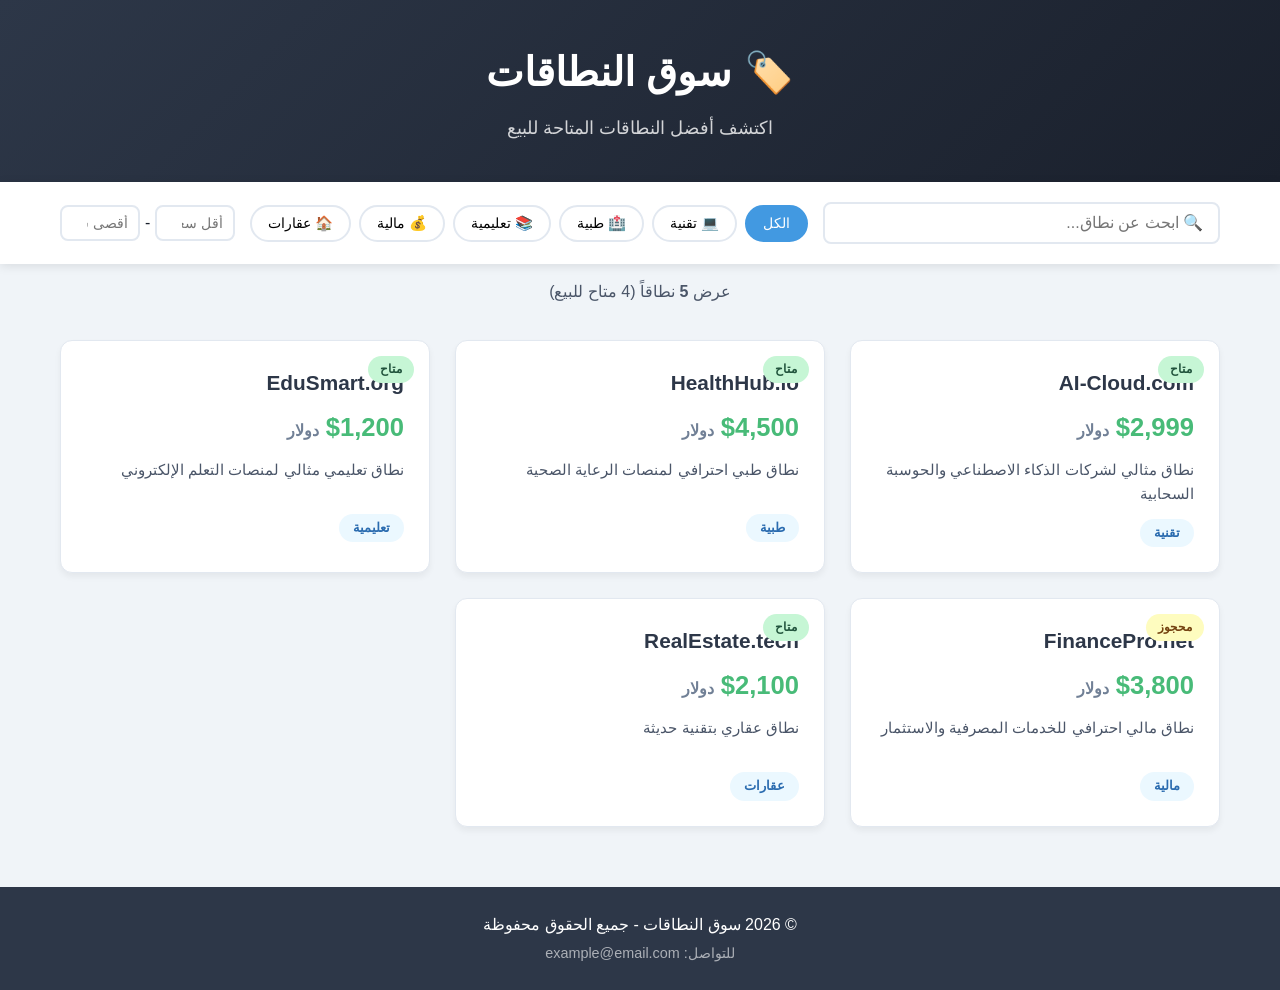
==== index.html @ 4fb08d4c "Add initial HTML structure for domain marketplace" ====
<!DOCTYPE html>
<html lang="ar" dir="rtl">
<head>
    <meta charset="UTF-8">
    <meta name="viewport" content="width=device-width, initial-scale=1.0">
    <title>سوق النطاقات</title>
    <link rel="stylesheet" href="style.css">
</head>
<body>
    <!-- رأس الصفحة -->
    <header>
        <div class="container">
            <h1>🏷️ سوق النطاقات</h1>
            <p class="subtitle">اكتشف أفضل النطاقات المتاحة للبيع</p>
        </div>
    </header>

    <!-- شريط البحث والتصفية -->
    <section class="filters">
        <div class="container">
            <div class="filter-row">
                <input type="text" id="searchInput" placeholder="🔍 ابحث عن نطاق..." oninput="filterDomains()">
                
                <div class="category-filters">
                    <button class="category-btn active" data-category="all" onclick="filterByCategory('all')">الكل</button>
                    <button class="category-btn" data-category="تقنية" onclick="filterByCategory('تقنية')">💻 تقنية</button>
                    <button class="category-btn" data-category="طبية" onclick="filterByCategory('طبية')">🏥 طبية</button>
                    <button class="category-btn" data-category="تعليمية" onclick="filterByCategory('تعليمية')">📚 تعليمية</button>
                    <button class="category-btn" data-category="مالية" onclick="filterByCategory('مالية')">💰 مالية</button>
                    <button class="category-btn" data-category="عقارات" onclick="filterByCategory('عقارات')">🏠 عقارات</button>
                </div>

                <div class="price-filter">
                    <input type="number" id="minPrice" placeholder="أقل سعر" oninput="filterDomains()">
                    <span> - </span>
                    <input type="number" id="maxPrice" placeholder="أقصى سعر" oninput="filterDomains()">
                </div>
            </div>
        </div>
    </section>

    <!-- عرض البطاقات -->
    <section class="domains">
        <div class="container">
            <div id="stats" class="stats"></div>
            <div id="domainsContainer" class="domains-grid"></div>
        </div>
    </section>

    <!-- تذييل الصفحة -->
    <footer>
        <div class="container">
            <p>© 2026 سوق النطاقات - جميع الحقوق محفوظة</p>
            <p class="note">للتواصل: example@email.com</p>
        </div>
    </footer>

    <script src="script.js"></script>
</body>
</html>
---- style.css ----
/* إعدادات عامة */
* {
    margin: 0;
    padding: 0;
    box-sizing: border-box;
}

body {
    font-family: 'Segoe UI', Tahoma, Geneva, Verdana, sans-serif;
    background: #f0f4f8;
    color: #1a202c;
    line-height: 1.6;
}

.container {
    max-width: 1200px;
    margin: 0 auto;
    padding: 0 20px;
}

/* الرأس */
header {
    background: linear-gradient(135deg, #2d3748, #1a202c);
    color: white;
    padding: 40px 0;
    text-align: center;
}

header h1 {
    font-size: 2.5rem;
    margin-bottom: 10px;
}

header .subtitle {
    font-size: 1.1rem;
    opacity: 0.8;
}

/* شريط التصفية */
.filters {
    background: white;
    padding: 20px 0;
    box-shadow: 0 2px 10px rgba(0,0,0,0.1);
    position: sticky;
    top: 0;
    z-index: 100;
}

.filter-row {
    display: flex;
    flex-wrap: wrap;
    gap: 15px;
    align-items: center;
    justify-content: center;
}

#searchInput {
    flex: 1;
    min-width: 200px;
    padding: 10px 15px;
    border: 2px solid #e2e8f0;
    border-radius: 8px;
    font-size: 1rem;
    transition: border-color 0.3s;
}

#searchInput:focus {
    outline: none;
    border-color: #4299e1;
}

.category-filters {
    display: flex;
    flex-wrap: wrap;
    gap: 8px;
}

.category-btn {
    padding: 8px 16px;
    border: 2px solid #e2e8f0;
    border-radius: 20px;
    background: white;
    cursor: pointer;
    font-size: 0.9rem;
    transition: all 0.3s;
}

.category-btn:hover {
    background: #edf2f7;
}

.category-btn.active {
    background: #4299e1;
    color: white;
    border-color: #4299e1;
}

.price-filter {
    display: flex;
    align-items: center;
    gap: 5px;
}

.price-filter input {
    width: 80px;
    padding: 8px 10px;
    border: 2px solid #e2e8f0;
    border-radius: 8px;
    font-size: 0.9rem;
}

.price-filter input:focus {
    outline: none;
    border-color: #4299e1;
}

/* الإحصائيات */
.stats {
    text-align: center;
    padding: 15px 0;
    font-size: 1rem;
    color: #4a5568;
}

/* شبكة البطاقات */
.domains-grid {
    display: grid;
    grid-template-columns: repeat(auto-fill, minmax(280px, 1fr));
    gap: 25px;
    padding: 20px 0 40px;
}

/* البطاقة */
.card {
    background: white;
    border-radius: 12px;
    padding: 25px;
    box-shadow: 0 4px 6px rgba(0,0,0,0.05);
    transition: transform 0.3s, box-shadow 0.3s;
    border: 1px solid #e2e8f0;
    position: relative;
}

.card:hover {
    transform: translateY(-5px);
    box-shadow: 0 10px 25px rgba(0,0,0,0.1);
}

.card .domain-name {
    font-size: 1.3rem;
    font-weight: 700;
    color: #2d3748;
    margin-bottom: 8px;
}

.card .domain-price {
    font-size: 1.6rem;
    font-weight: 800;
    color: #48bb78;
    margin-bottom: 10px;
}

.card .domain-price .currency {
    font-size: 1rem;
    color: #718096;
}

.card .domain-description {
    color: #4a5568;
    font-size: 0.95rem;
    margin-bottom: 12px;
    min-height: 44px;
}

.card .domain-category {
    display: inline-block;
    padding: 4px 14px;
    border-radius: 15px;
    font-size: 0.8rem;
    font-weight: 600;
    background: #ebf8ff;
    color: #2b6cb0;
}

.card .domain-status {
    position: absolute;
    top: 15px;
    right: 15px;
    padding: 4px 12px;
    border-radius: 15px;
    font-size: 0.75rem;
    font-weight: 700;
}

.card .domain-status.available {
    background: #c6f6d5;
    color: #22543d;
}

.card .domain-status.reserved {
    background: #fefcbf;
    color: #744210;
}

.card .domain-status.sold {
    background: #fed7d7;
    color: #742a2a;
}

/* البطاقات المخفية */
.card.hidden {
    display: none;
}

/* التذييل */
footer {
    background: #2d3748;
    color: white;
    text-align: center;
    padding: 25px 0;
    margin-top: 20px;
}

footer .note {
    opacity: 0.6;
    font-size: 0.9rem;
    margin-top: 5px;
}

/* استجابة للجوال */
@media (max-width: 768px) {
    .filter-row {
        flex-direction: column;
        align-items: stretch;
    }

    #searchInput {
        min-width: unset;
    }

    .category-filters {
        justify-content: center;
    }

    .price-filter {
        justify-content: center;
    }

    .domains-grid {
        grid-template-columns: 1fr;
    }

    header h1 {
        font-size: 1.8rem;
    }
}
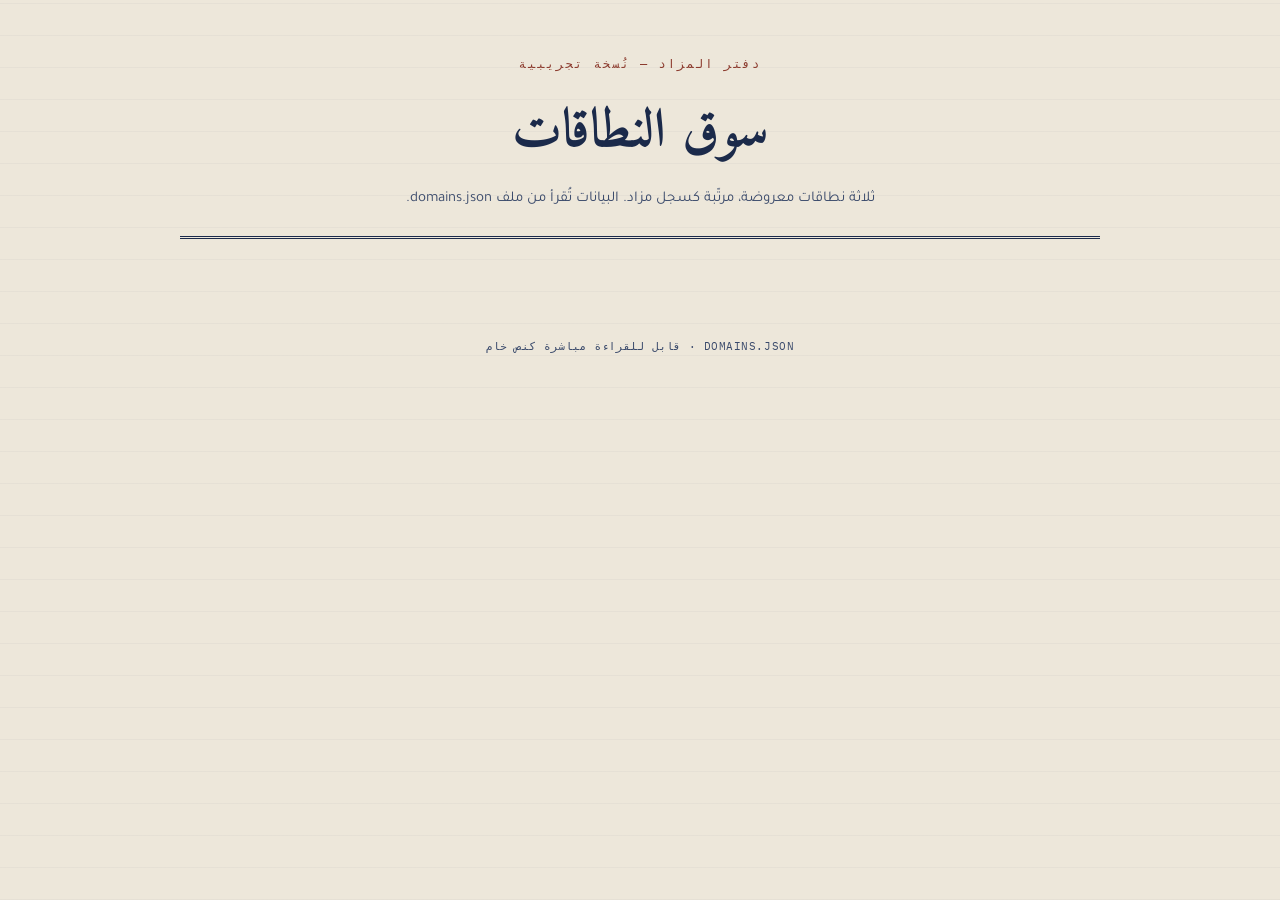
==== commit 9534c9c8: "Enhance index.html with dynamic domain loading Updated the header to include a subtitle and modified" ====
--- a/index.html
+++ b/index.html
@@ -1,60 +1,224 @@
 <!DOCTYPE html>
 <html lang="ar" dir="rtl">
 <head>
-    <meta charset="UTF-8">
-    <meta name="viewport" content="width=device-width, initial-scale=1.0">
-    <title>سوق النطاقات</title>
-    <link rel="stylesheet" href="style.css">
+<meta charset="UTF-8">
+<meta name="viewport" content="width=device-width, initial-scale=1.0">
+<title>سوق النطاقات — دفتر المزاد</title>
+<link rel="preconnect" href="https://fonts.googleapis.com">
+<link href="https://fonts.googleapis.com/css2?family=Amiri:wght@400;700&family=IBM+Plex+Mono:wght@400;500;600&family=Tajawal:wght@400;500;700&display=swap" rel="stylesheet">
+<style>
+  :root{
+    --paper:#EDE7DA;
+    --paper-dark:#E2DAC8;
+    --ink:#1B2A4A;
+    --ink-soft:#3A4A6B;
+    --gold:#C08A34;
+    --stamp-red:#8C3B2E;
+    --rule:#c9bfa4;
+  }
+  *{box-sizing:border-box;margin:0;padding:0;}
+  body{
+    background:var(--paper);
+    background-image:
+      repeating-linear-gradient(0deg, rgba(27,42,74,0.035) 0px, rgba(27,42,74,0.035) 1px, transparent 1px, transparent 32px);
+    color:var(--ink);
+    font-family:'Tajawal', sans-serif;
+    min-height:100vh;
+  }
+  header{
+    max-width:920px;
+    margin:0 auto;
+    padding:56px 24px 28px;
+    text-align:center;
+    border-bottom:3px double var(--ink);
+  }
+  .eyebrow{
+    font-family:'IBM Plex Mono', monospace;
+    letter-spacing:0.18em;
+    font-size:12px;
+    color:var(--stamp-red);
+    text-transform:uppercase;
+    margin-bottom:14px;
+  }
+  h1{
+    font-family:'Amiri', serif;
+    font-weight:700;
+    font-size:clamp(34px, 6vw, 54px);
+    color:var(--ink);
+  }
+  .subtitle{
+    margin-top:10px;
+    font-size:15px;
+    color:var(--ink-soft);
+  }
+  main{
+    max-width:920px;
+    margin:0 auto;
+    padding:20px 24px 80px;
+  }
+  #status{
+    text-align:center;
+    padding:40px 0;
+    color:var(--ink-soft);
+    font-family:'IBM Plex Mono', monospace;
+    font-size:14px;
+  }
+  .lot{
+    display:grid;
+    grid-template-columns:88px 1fr auto;
+    gap:22px;
+    align-items:start;
+    padding:28px 4px;
+    border-bottom:1px solid var(--rule);
+    opacity:0;
+    transform:translateY(10px);
+    animation:rise 0.5s ease forwards;
+  }
+  .lot:last-child{ border-bottom:3px double var(--ink); }
+  @keyframes rise{ to{ opacity:1; transform:translateY(0); } }
+
+  .lot-num{
+    font-family:'IBM Plex Mono', monospace;
+    font-size:13px;
+    color:var(--stamp-red);
+    letter-spacing:0.05em;
+    padding-top:6px;
+  }
+  .lot-num span{
+    display:block;
+    font-size:10px;
+    color:var(--ink-soft);
+    margin-top:2px;
+  }
+  .lot-body h2{
+    font-family:'IBM Plex Mono', monospace;
+    font-weight:600;
+    font-size:22px;
+    color:var(--ink);
+    direction:ltr;
+    text-align:right;
+    unicode-bidi:isolate;
+  }
+  .lot-body h2 .ext{ color:var(--gold); }
+  .lot-meta{
+    display:flex;
+    gap:10px;
+    margin:8px 0 10px;
+    font-size:12px;
+    flex-wrap:wrap;
+  }
+  .tag{
+    border:1px solid var(--ink-soft);
+    border-radius:2px;
+    padding:2px 9px;
+    color:var(--ink-soft);
+    font-family:'IBM Plex Mono', monospace;
+  }
+  .tag.status-available{ border-color:#4d7a4d; color:#4d7a4d; }
+  .tag.status-bidding{ border-color:var(--stamp-red); color:var(--stamp-red); }
+  .lot-desc{
+    font-size:14px;
+    color:var(--ink-soft);
+    line-height:1.7;
+    max-width:52ch;
+  }
+  .lot-price{
+    text-align:left;
+    padding-top:4px;
+    white-space:nowrap;
+  }
+  .price-label{
+    font-size:10px;
+    color:var(--ink-soft);
+    font-family:'IBM Plex Mono', monospace;
+    letter-spacing:0.08em;
+    text-align:right;
+  }
+  .price-value{
+    font-family:'IBM Plex Mono', monospace;
+    font-size:20px;
+    font-weight:600;
+    color:var(--ink);
+    text-align:right;
+    direction:ltr;
+  }
+  footer{
+    max-width:920px;
+    margin:0 auto;
+    padding:0 24px 60px;
+    text-align:center;
+    font-family:'IBM Plex Mono', monospace;
+    font-size:11px;
+    color:var(--ink-soft);
+    letter-spacing:0.05em;
+  }
+  @media (max-width:600px){
+    .lot{ grid-template-columns:1fr; }
+    .lot-price{ text-align:right; }
+    .price-label, .price-value{ text-align:right; }
+  }
+</style>
 </head>
 <body>
-    <!-- رأس الصفحة -->
-    <header>
-        <div class="container">
-            <h1>🏷️ سوق النطاقات</h1>
-            <p class="subtitle">اكتشف أفضل النطاقات المتاحة للبيع</p>
+
+<header>
+  <div class="eyebrow">دفتر المزاد — نُسخة تجريبية</div>
+  <h1>سوق النطاقات</h1>
+  <p class="subtitle">ثلاثة نطاقات معروضة، مرتّبة كسجل مزاد. البيانات تُقرأ من ملف domains.json.</p>
+</header>
+
+<main>
+  <div id="status">جاري تحميل السجل…</div>
+  <div id="lots"></div>
+</main>
+
+<footer>DOMAINS.JSON · قابل للقراءة مباشرة كنص خام</footer>
+
+<script>
+async function loadDomains(){
+  const statusEl = document.getElementById('status');
+  const lotsEl = document.getElementById('lots');
+  try{
+    const res = await fetch('domains.json');
+    if(!res.ok) throw new Error('تعذّر تحميل الملف');
+    const domains = await res.json();
+    statusEl.style.display = 'none';
+
+    domains.forEach((d, i) => {
+      const statusClass = d.status === 'متاح' ? 'status-available' : 'status-bidding';
+      const el = document.createElement('div');
+      el.className = 'lot';
+      el.style.animationDelay = (i * 0.08) + 's';
+      el.innerHTML = `
+        <div class="lot-num">LOT<span>${d.lot}</span></div>
+        <div class="lot-body">
+          <h2>${escapeHtml(d.domain.replace(d.extension,''))}<span class="ext">${escapeHtml(d.extension)}</span></h2>
+          <div class="lot-meta">
+            <span class="tag">${escapeHtml(d.category)}</span>
+            <span class="tag ${statusClass}">${escapeHtml(d.status)}</span>
+          </div>
+          <p class="lot-desc">${escapeHtml(d.description)}</p>
         </div>
-    </header>
-
-    <!-- شريط البحث والتصفية -->
-    <section class="filters">
-        <div class="container">
-            <div class="filter-row">
-                <input type="text" id="searchInput" placeholder="🔍 ابحث عن نطاق..." oninput="filterDomains()">
-                
-                <div class="category-filters">
-                    <button class="category-btn active" data-category="all" onclick="filterByCategory('all')">الكل</button>
-                    <button class="category-btn" data-category="تقنية" onclick="filterByCategory('تقنية')">💻 تقنية</button>
-                    <button class="category-btn" data-category="طبية" onclick="filterByCategory('طبية')">🏥 طبية</button>
-                    <button class="category-btn" data-category="تعليمية" onclick="filterByCategory('تعليمية')">📚 تعليمية</button>
-                    <button class="category-btn" data-category="مالية" onclick="filterByCategory('مالية')">💰 مالية</button>
-                    <button class="category-btn" data-category="عقارات" onclick="filterByCategory('عقارات')">🏠 عقارات</button>
-                </div>
-
-                <div class="price-filter">
-                    <input type="number" id="minPrice" placeholder="أقل سعر" oninput="filterDomains()">
-                    <span> - </span>
-                    <input type="number" id="maxPrice" placeholder="أقصى سعر" oninput="filterDomains()">
-                </div>
-            </div>
+        <div class="lot-price">
+          <div class="price-label">السعر المطلوب</div>
+          <div class="price-value">${escapeHtml(d.price)} ${escapeHtml(d.currency)}</div>
         </div>
-    </section>
-
-    <!-- عرض البطاقات -->
-    <section class="domains">
-        <div class="container">
-            <div id="stats" class="stats"></div>
-            <div id="domainsContainer" class="domains-grid"></div>
-        </div>
-    </section>
-
-    <!-- تذييل الصفحة -->
-    <footer>
-        <div class="container">
-            <p>© 2026 سوق النطاقات - جميع الحقوق محفوظة</p>
-            <p class="note">للتواصل: example@email.com</p>
-        </div>
-    </footer>
-
-    <script src="script.js"></script>
+      `;
+      lotsEl.appendChild(el);
+    });
+  }catch(err){
+    statusEl.textContent = 'تعذّر تحميل بيانات النطاقات: ' + err.message;
+  }
+}
+
+function escapeHtml(str){
+  const div = document.createElement('div');
+  div.textContent = str;
+  return div.innerHTML;
+}
+
+loadDomains();
+</script>
+
 </body>
 </html>
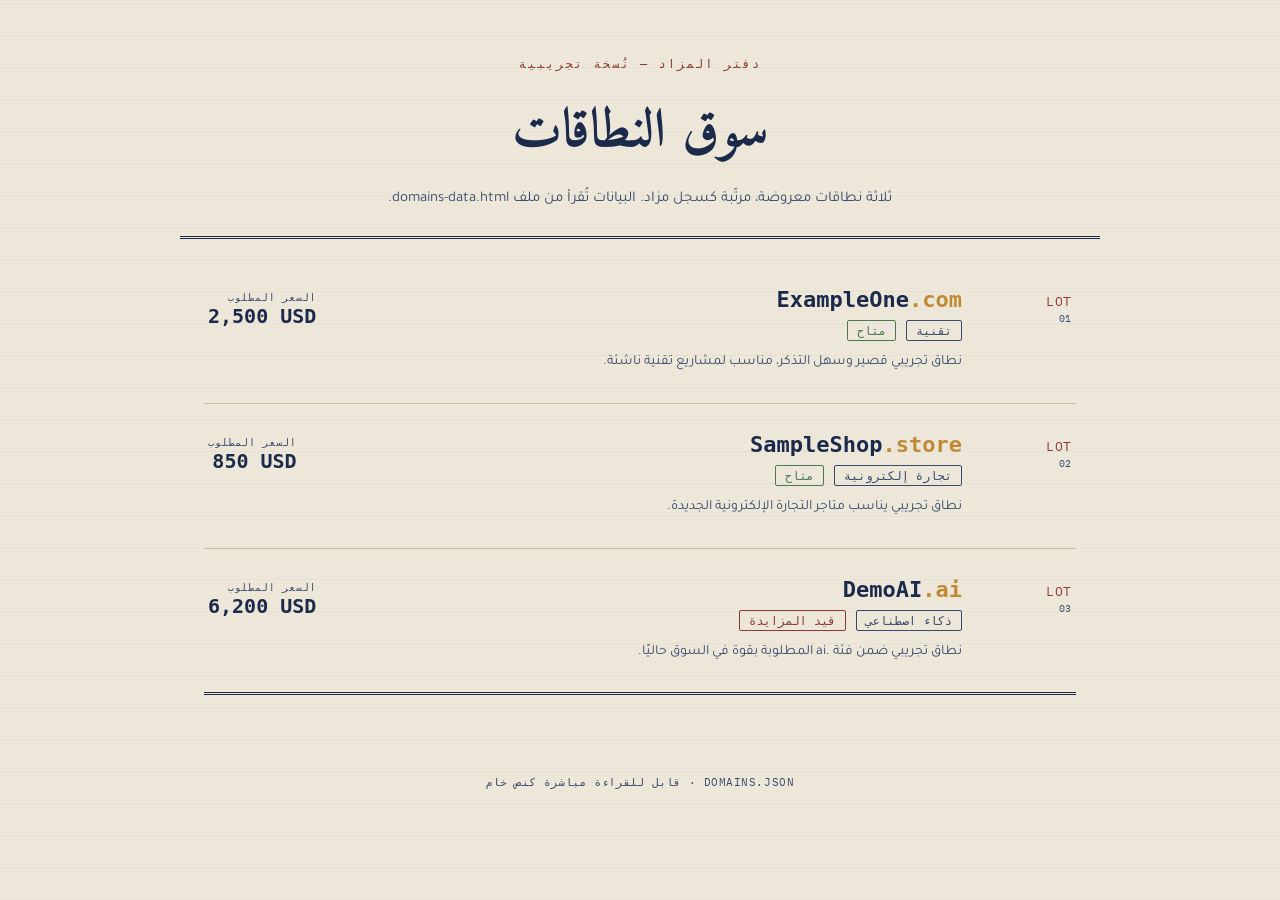
==== commit fca984d7: "Change data source from JSON to HTML Updated the data source from domains.json to domains-data.html " ====
--- a/index.html
+++ b/index.html
@@ -164,7 +164,7 @@
 <header>
   <div class="eyebrow">دفتر المزاد — نُسخة تجريبية</div>
   <h1>سوق النطاقات</h1>
-  <p class="subtitle">ثلاثة نطاقات معروضة، مرتّبة كسجل مزاد. البيانات تُقرأ من ملف domains.json.</p>
+  <p class="subtitle">ثلاثة نطاقات معروضة، مرتّبة كسجل مزاد. البيانات تُقرأ من ملف domains-data.html.</p>
 </header>
 
 <main>
@@ -179,9 +179,24 @@
   const statusEl = document.getElementById('status');
   const lotsEl = document.getElementById('lots');
   try{
-    const res = await fetch('domains.json');
+    const res = await fetch('domains-data.html');
     if(!res.ok) throw new Error('تعذّر تحميل الملف');
-    const domains = await res.json();
+    const htmlText = await res.text();
+    const parser = new DOMParser();
+    const doc = parser.parseFromString(htmlText, 'text/html');
+    const articles = Array.from(doc.querySelectorAll('.domain-lot'));
+
+    const domains = articles.map(a => ({
+      lot: a.dataset.lot,
+      domain: a.dataset.domain,
+      extension: a.dataset.extension,
+      category: a.dataset.category,
+      price: a.dataset.price,
+      currency: a.dataset.currency,
+      status: a.dataset.status,
+      description: a.querySelector('.description')?.textContent.trim() || ''
+    }));
+
     statusEl.style.display = 'none';
 
     domains.forEach((d, i) => {
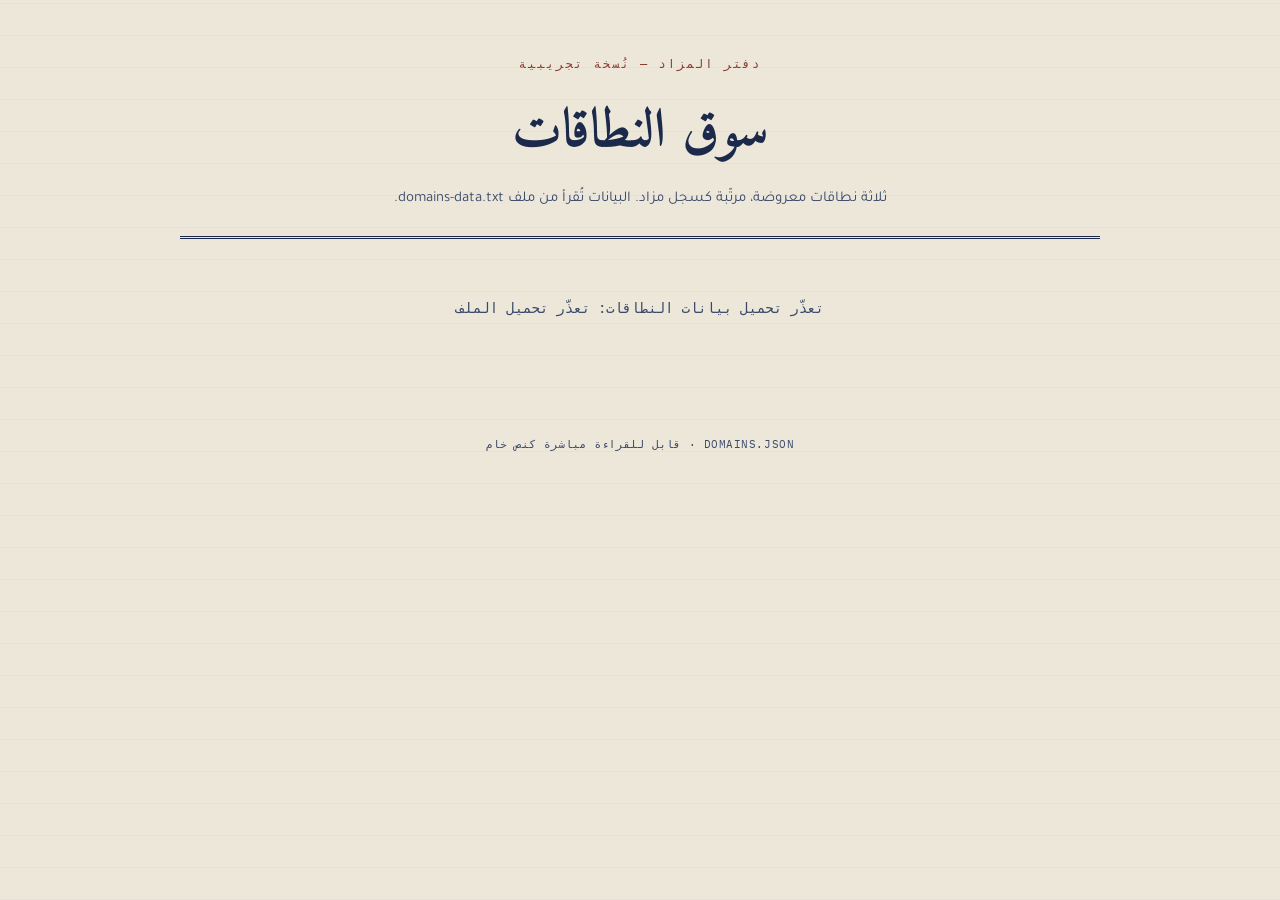
==== commit 65543669: "Change data source from HTML to TXT for domains Updated data source from domains-data.html to domain" ====
--- a/index.html
+++ b/index.html
@@ -164,7 +164,7 @@
 <header>
   <div class="eyebrow">دفتر المزاد — نُسخة تجريبية</div>
   <h1>سوق النطاقات</h1>
-  <p class="subtitle">ثلاثة نطاقات معروضة، مرتّبة كسجل مزاد. البيانات تُقرأ من ملف domains-data.html.</p>
+  <p class="subtitle">ثلاثة نطاقات معروضة، مرتّبة كسجل مزاد. البيانات تُقرأ من ملف domains-data.txt.</p>
 </header>
 
 <main>
@@ -179,23 +179,18 @@
   const statusEl = document.getElementById('status');
   const lotsEl = document.getElementById('lots');
   try{
-    const res = await fetch('domains-data.html');
+    const res = await fetch('domains-data.txt');
     if(!res.ok) throw new Error('تعذّر تحميل الملف');
-    const htmlText = await res.text();
-    const parser = new DOMParser();
-    const doc = parser.parseFromString(htmlText, 'text/html');
-    const articles = Array.from(doc.querySelectorAll('.domain-lot'));
-
-    const domains = articles.map(a => ({
-      lot: a.dataset.lot,
-      domain: a.dataset.domain,
-      extension: a.dataset.extension,
-      category: a.dataset.category,
-      price: a.dataset.price,
-      currency: a.dataset.currency,
-      status: a.dataset.status,
-      description: a.querySelector('.description')?.textContent.trim() || ''
-    }));
+    const text = await res.text();
+
+    const domains = text
+      .split('\n')
+      .map(line => line.trim())
+      .filter(line => line.length > 0)
+      .map(line => {
+        const [lot, domain, extension, category, price, currency, status, description] = line.split('|');
+        return { lot, domain, extension, category, price, currency, status, description };
+      });
 
     statusEl.style.display = 'none';
 
